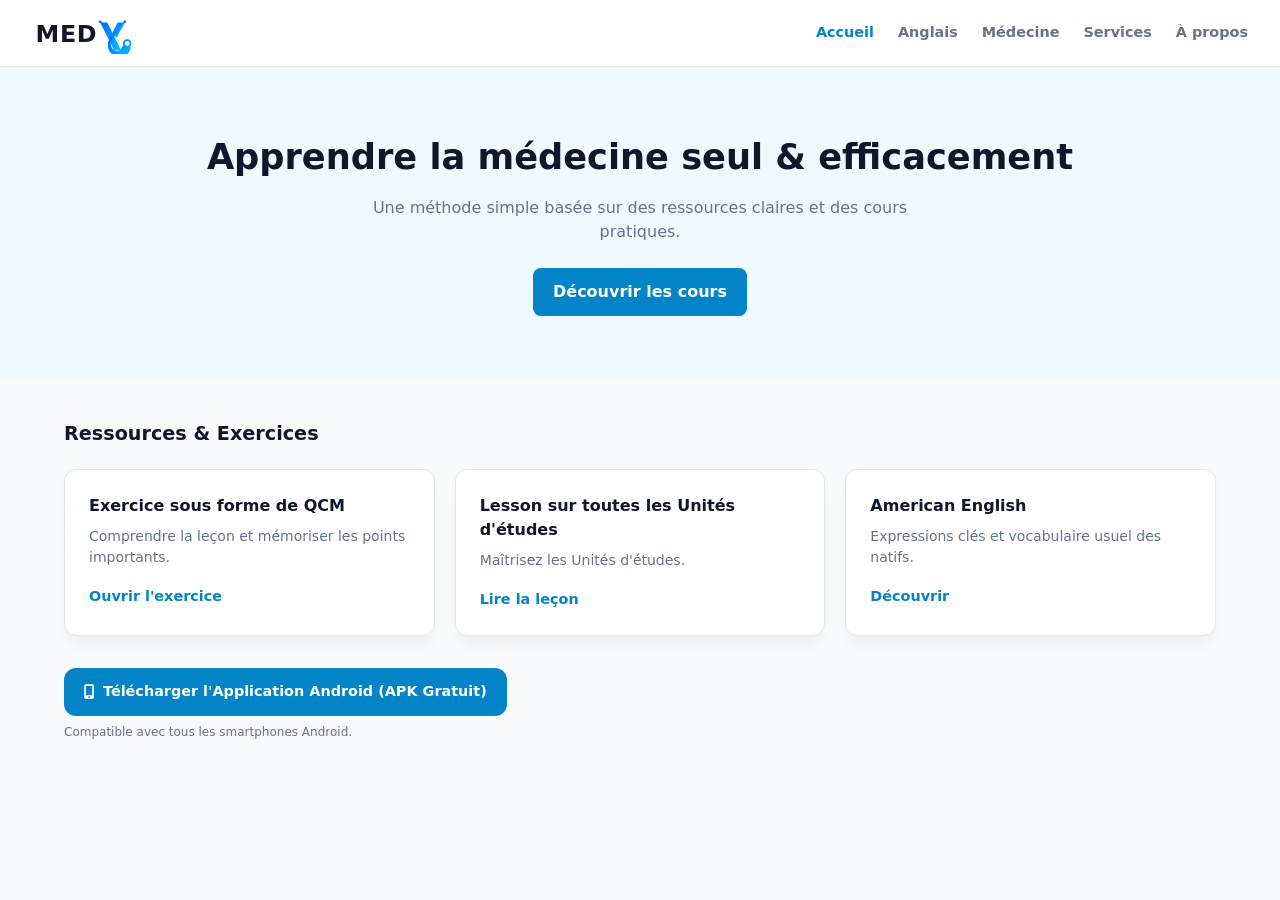
==== index.html @ 709fa190 "Rename index.htm to index.html" ====
<!DOCTYPE html>
<html lang="fr">
<head>
  <meta charset="UTF-8">
  <meta name="viewport" content="width=device-width, initial-scale=1.0">
  <title>MedX - Apprendre la médecine seul & efficacement avec MedX</title>
  <!-- FontAwesome pour les icônes de la page -->
  <link href="https://cdnjs.cloudflare.com/ajax/libs/font-awesome/6.0.0/css/all.min.css" rel="stylesheet">

  <style>
    :root {
      --primary: #0284c7;
      --primary-dark: #0369a1;
      --bg-main: #f8fafc;
      --surface: #ffffff;
      --text-main: #0f172a;
      --text-muted: #64748b;
      --border: #e2e8f0;
      --shadow: 0 10px 15px -3px rgba(0,0,0,0.05);
      --radius: 12px;
    }

    * { box-sizing: border-box; margin: 0; padding: 0; font-family: 'Segoe UI', system-ui, -apple-system, sans-serif; }
    body { background: var(--bg-main); color: var(--text-main); line-height: 1.5; }

    /* En-tête / Navigation */
    header {
      background: var(--surface);
      border-bottom: 1px solid var(--border);
      padding: 0.75rem 2rem;
      display: flex;
      justify-content: space-between;
      align-items: center;
      position: sticky;
      top: 0;
      z-index: 100;
    }

    /* Style du conteneur du Logo SVG */
    .brand-logo-svg {
      display: flex;
      align-items: center;
      text-decoration: none;
      height: 42px;
      transition: opacity 0.2s ease;
    }
    .brand-logo-svg:hover {
      opacity: 0.9;
    }
    .brand-logo-svg svg {
      height: 100%;
      width: auto;
    }

    /* Liens de Navigation */
    .nav-links {
      display: flex;
      gap: 1.5rem;
    }

    .nav-links a {
      text-decoration: none;
      color: var(--text-muted);
      font-size: 0.9rem;
      font-weight: 600;
      transition: color 0.2s;
    }

    .nav-links a:hover,
    .nav-links a.active {
      color: var(--primary);
    }

    /* Hero Section */
    .hero {
      background: #f0f9ff;
      padding: 4rem 1.5rem;
      text-align: center;
    }
    .hero h1 { font-size: 2.2rem; margin-bottom: 0.75rem; color: var(--text-main); font-weight: 800; }
    .hero p { color: var(--text-muted); max-width: 600px; margin: 0 auto 1.5rem auto; }
    .btn-hero {
      background: var(--primary);
      color: white;
      text-decoration: none;
      padding: 0.75rem 1.25rem;
      border-radius: 8px;
      font-weight: 600;
      display: inline-block;
      transition: background 0.2s;
    }
    .btn-hero:hover { background: var(--primary-dark); }

    /* Section Ressources */
    .container { max-width: 1200px; margin: 2.5rem auto; padding: 0 1.5rem; }
    .section-title { font-size: 1.2rem; font-weight: 700; margin-bottom: 1.25rem; }
    
    .grid-cards {
      display: grid;
      grid-template-columns: repeat(auto-fit, minmax(280px, 1fr));
      gap: 1.25rem;
      margin-bottom: 2rem;
    }

    .card {
      background: var(--surface);
      border: 1px solid var(--border);
      border-radius: var(--radius);
      padding: 1.5rem;
      box-shadow: var(--shadow);
    }
    .card h3 { font-size: 1rem; font-weight: 700; margin-bottom: 0.5rem; }
    .card p { font-size: 0.875rem; color: var(--text-muted); margin-bottom: 1rem; }
    .card a { color: var(--primary); font-weight: 600; text-decoration: none; font-size: 0.9rem; }
    .card a:hover { text-decoration: underline; }

    /* Bouton Téléchargement App */
    .btn-app {
      background: var(--primary);
      color: white;
      text-decoration: none;
      padding: 0.85rem 1.25rem;
      border-radius: 12px;
      font-weight: 700;
      font-size: 0.9rem;
      display: inline-flex;
      align-items: center;
      gap: 0.5rem;
      transition: background 0.2s;
    }
    .btn-app:hover { background: var(--primary-dark); }
    .app-note { font-size: 0.75rem; color: var(--text-muted); margin-top: 0.4rem; }
  </style>
</head>
<body>

  <!-- BARRE DE NAVIGATION AVEC LOGO VECTORIEL MEDX -->
  <header>
    <a href="index.html" class="brand-logo-svg" title="MedX Accueil">
      <svg xmlns="http://www.w3.org/2000/svg" viewBox="0 0 320 120">
        <defs>
          <linearGradient id="medGradient" x1="0%" y1="0%" x2="100%" y2="100%">
            <stop offset="0%" stop-color="#0066FF" />
            <stop offset="100%" stop-color="#00C6FF" />
          </linearGradient>
        </defs>

        <!-- Texte MED -->
        <text x="10" y="85" font-family="'Segoe UI', Roboto, sans-serif" font-size="68" font-weight="800" fill="#0F172A" letter-spacing="2">
          MED
        </text>

        <!-- X Vectoriel Stéthoscope -->
        <g transform="translate(170, 10)">
          <!-- Branche gauche du X -->
          <path d="M 25 20 L 45 20 L 85 100 L 65 100 Z" fill="url(#medGradient)" />
          
          <!-- Branche droite du X -->
          <path d="M 75 20 L 58 53 L 72 63 L 95 20 Z" fill="url(#medGradient)" />
          
          <!-- Boucle stéthoscope -->
          <path d="M 58 53 C 45 75 40 95 60 112 C 75 125 100 120 110 100 C 115 90 110 80 100 80 C 90 80 88 92 82 98 C 75 105 65 102 58 92 C 52 82 55 70 65 58 Z" fill="url(#medGradient)" />

          <!-- Pavillon du stéthoscope -->
          <circle cx="102" cy="80" r="12" fill="url(#medGradient)" />
          <circle cx="102" cy="80" r="7" fill="#FFFFFF" />
          
          <!-- Embouts auriculaires -->
          <circle cx="25" cy="18" r="4" fill="#0066FF" />
          <circle cx="95" cy="18" r="4" fill="#0066FF" />
        </g>
      </svg>
    </a>

    <nav class="nav-links">
      <a href="index.html" class="active">Accueil</a>
      <a href="anglais.html">Anglais</a>
      <a href="medecine.html">Médecine</a>
      <a href="contact.html">Services</a>
      <a href="un propos.html">À propos</a>
    </nav>
  </header>

  <!-- HERO SECTION -->
  <section class="hero">
    <h1>Apprendre la médecine seul & efficacement</h1>
    <p>Une méthode simple basée sur des ressources claires et des cours pratiques.</p>
    <a href="medecine.html" class="btn-hero">Découvrir les cours</a>
  </section>

  <!-- CONTENU PRINCIPAL -->
  <main class="container">
    <h2 class="section-title">Ressources & Exercices</h2>

    <div class="grid-cards">
      <div class="card">
        <h3>Exercice sous forme de QCM</h3>
        <p>Comprendre la leçon et mémoriser les points importants.</p>
        <a href="#">Ouvrir l'exercice</a>
      </div>

      <div class="card">
        <h3>Lesson sur toutes les Unités d'études</h3>
        <p>Maîtrisez les Unités d'études.</p>
        <a href="medecine.html">Lire la leçon</a>
      </div>

      <div class="card">
        <h3>American English</h3>
        <p>Expressions clés et vocabulaire usuel des natifs.</p>
        <a href="#">Découvrir</a>
      </div>
    </div>

    <!-- TÉLÉCHARGEMENT APK -->
    <div>
      <a href="#" class="btn-app">
        <i class="fa-solid fa-mobile-screen-button"></i> Télécharger l'Application Android (APK Gratuit)
      </a>
      <div class="app-note">Compatible avec tous les smartphones Android.</div>
    </div>
  </main>
</body>
</html>
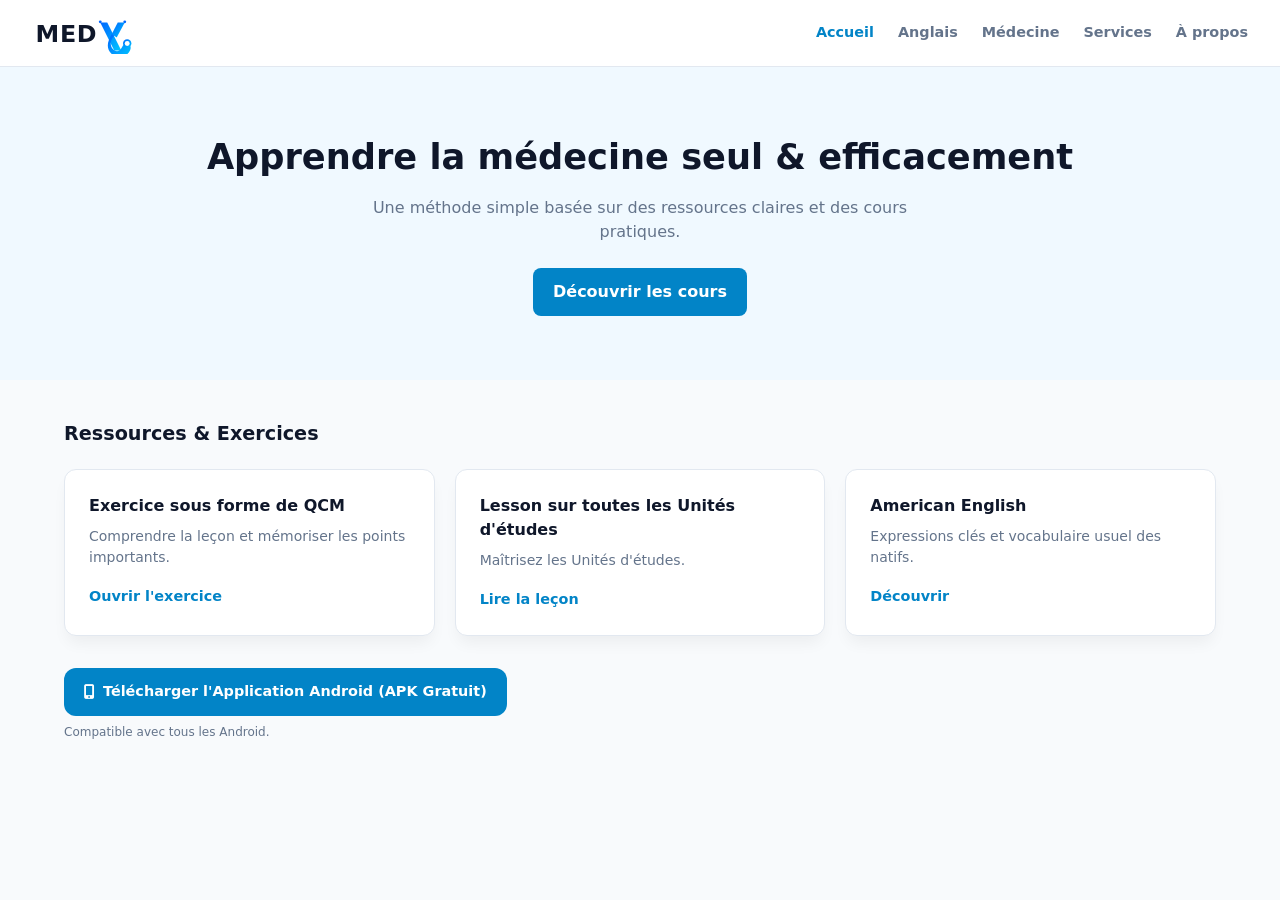
==== commit acaa2de5: "Fix HTML encoding issues in index.html" ====
--- a/index.html
+++ b/index.html
@@ -174,10 +174,10 @@
 
     <nav class="nav-links">
       <a href="index.html" class="active">Accueil</a>
-      <a href="anglais.html">Anglais</a>
-      <a href="medecine.html">Médecine</a>
-      <a href="contact.html">Services</a>
-      <a href="un propos.html">À propos</a>
+      <a href="anglais.htm">Anglais</a>
+      <a href="medecine.htm">Médecine</a>
+      <a href="contact.htm">Services</a>
+      <a href="un propos.htm">À propos</a>
     </nav>
   </header>
 
@@ -217,7 +217,7 @@
       <a href="#" class="btn-app">
         <i class="fa-solid fa-mobile-screen-button"></i> Télécharger l'Application Android (APK Gratuit)
       </a>
-      <div class="app-note">Compatible avec tous les smartphones Android.</div>
+      <div class="app-note">Compatible avec tous les Android.</div>
     </div>
   </main>
 </body>
